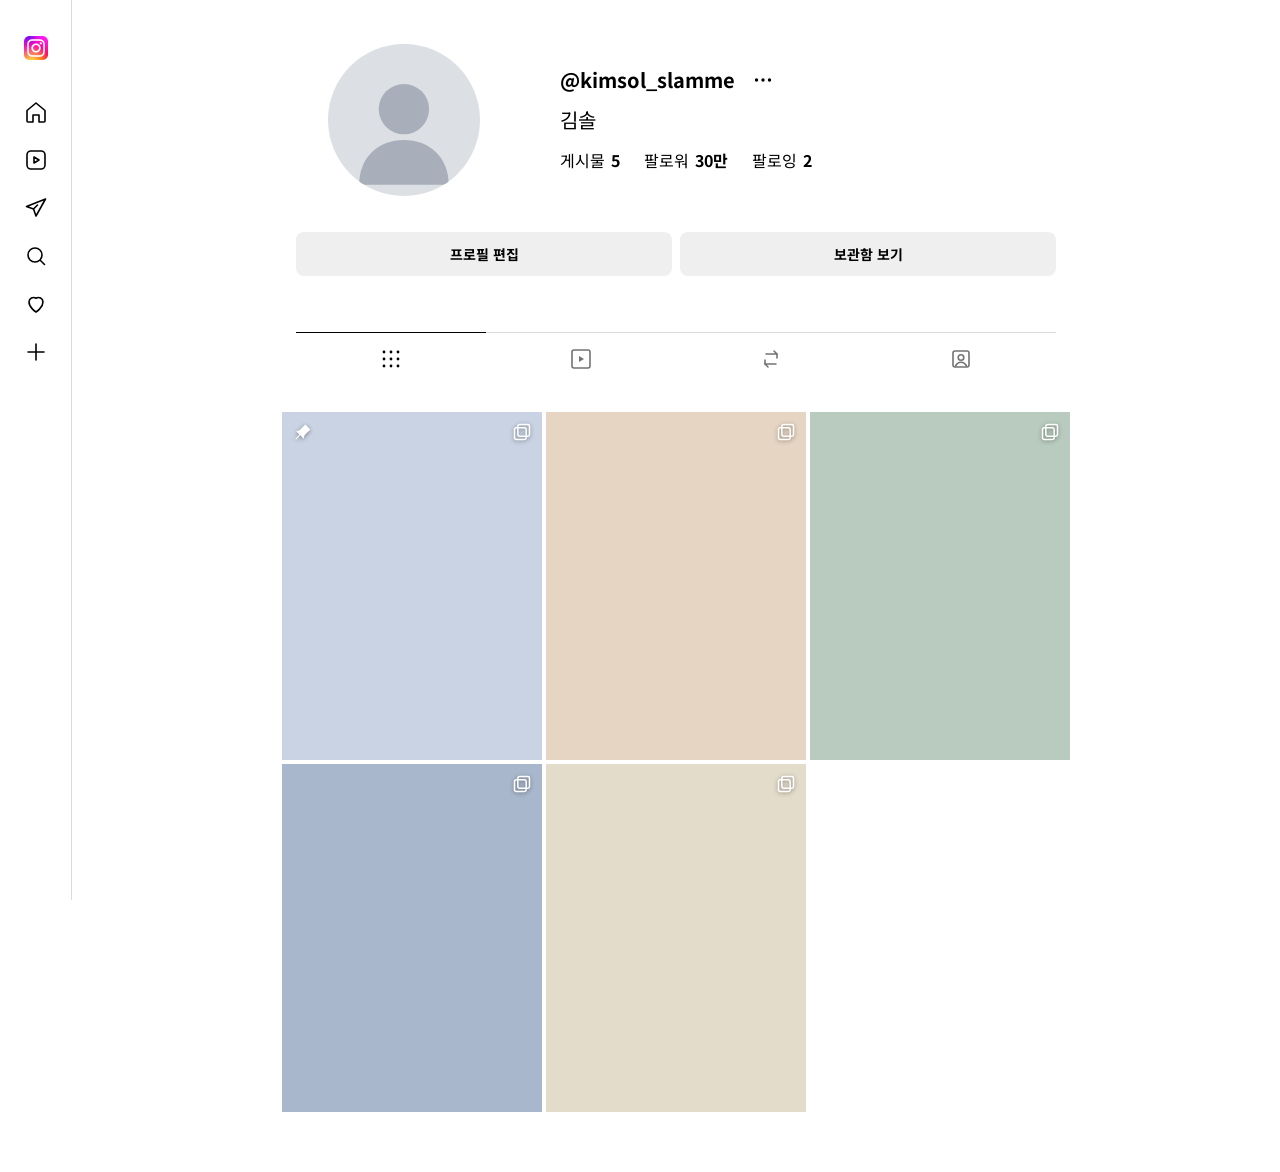
==== index.html @ 75dac2b3 "first commit" ====
<!doctype html>
<html lang="ko">
<head>
  <meta charset="utf-8" />
  <meta name="viewport" content="width=device-width,initial-scale=1" />
  <title>@kimsol_slamme · Instagram</title>
  <link rel="preconnect" href="https://fonts.googleapis.com" />
  <link rel="preconnect" href="https://fonts.gstatic.com" crossorigin />
  <link rel="stylesheet" href="https://fonts.googleapis.com/css2?family=Noto+Sans+KR:wght@400;500;700&display=swap" />
  <link rel="stylesheet" href="style.css?v=17" />
</head>
<body>
  <aside class="side-nav" aria-label="메인 메뉴">
    <a class="logo" href="#" aria-label="Instagram">
      <img src="assets/instagram-logo.png" alt="" width="24" height="24" />
    </a>

    <nav class="nav-icons">
      <a href="#" class="nav-item" aria-label="홈">
        <svg viewBox="0 0 24 24" aria-hidden="true"><path d="M3 10.5 12 3l9 7.5V21a1 1 0 0 1-1 1h-5v-7h-6v7H4a1 1 0 0 1-1-1V10.5Z" fill="none" stroke="currentColor" stroke-width="1.6" stroke-linejoin="round"/></svg>
      </a>
      <a href="#" class="nav-item" aria-label="릴스">
        <svg viewBox="0 0 24 24" aria-hidden="true">
          <rect x="3" y="3" width="18" height="18" rx="4" fill="none" stroke="currentColor" stroke-width="1.6"/>
          <path d="M10 9v6l5-3-5-3Z" fill="none" stroke="currentColor" stroke-width="1.6" stroke-linejoin="round"/>
        </svg>
      </a>
      <a href="dm.html" class="nav-item" aria-label="메시지">
        <svg viewBox="0 0 24 24" aria-hidden="true">
          <path d="M21.5 3 2.5 10.5l7 2.5 2.5 7L21.5 3Z" fill="none" stroke="currentColor" stroke-width="1.6" stroke-linejoin="round"/>
          <path d="m9.5 13 4-4" fill="none" stroke="currentColor" stroke-width="1.6" stroke-linecap="round"/>
        </svg>
      </a>
      <a href="#" class="nav-item" aria-label="검색">
        <svg viewBox="0 0 24 24" aria-hidden="true">
          <circle cx="11" cy="11" r="7" fill="none" stroke="currentColor" stroke-width="1.6"/>
          <path d="m16.5 16.5 4 4" fill="none" stroke="currentColor" stroke-width="1.6" stroke-linecap="round"/>
        </svg>
      </a>
      <a href="#" class="nav-item" aria-label="알림">
        <svg viewBox="0 0 24 24" aria-hidden="true">
          <path d="M12 20s-7-4.35-7-10a4.5 4.5 0 0 1 7-3.72A4.5 4.5 0 0 1 19 10c0 5.65-7 10-7 10Z" fill="none" stroke="currentColor" stroke-width="1.6" stroke-linejoin="round"/>
        </svg>
      </a>
      <a href="#" class="nav-item" aria-label="만들기">
        <svg viewBox="0 0 24 24" aria-hidden="true">
          <path d="M12 4v16M4 12h16" stroke="currentColor" stroke-width="1.6" stroke-linecap="round"/>
        </svg>
      </a>
    </nav>
  </aside>

  <main class="content">
    <header class="profile">
      <div class="avatar" aria-hidden="true">
        <svg class="avatar-person" viewBox="0 0 100 100">
          <circle cx="50" cy="38" r="18" fill="currentColor"/>
          <path d="M18 92c0-20 14-32 32-32s32 12 32 32" fill="currentColor"/>
        </svg>
      </div>
      <div class="profile-info">
        <div class="profile-head">
          <h1 class="username">@kimsol_slamme</h1>
          <button class="more-btn" aria-label="더 보기">
            <svg viewBox="0 0 24 24" aria-hidden="true">
              <circle cx="5.5" cy="12" r="1.7" fill="currentColor"/>
              <circle cx="12" cy="12" r="1.7" fill="currentColor"/>
              <circle cx="18.5" cy="12" r="1.7" fill="currentColor"/>
            </svg>
          </button>
        </div>
        <p class="name">김솔</p>
        <ul class="stats">
          <li>게시물 <b>5</b></li>
          <li>팔로워 <b>30만</b></li>
          <li>팔로잉 <b>2</b></li>
        </ul>
      </div>
    </header>

    <div class="actions">
      <button class="pill-btn">프로필 편집</button>
      <button class="pill-btn">보관함 보기</button>
    </div>

    <nav class="tabs" aria-label="프로필 탭">
      <button class="tab is-active" aria-label="게시물">
        <svg viewBox="0 0 24 24" aria-hidden="true">
          <circle cx="5" cy="5" r="1.4" fill="currentColor"/><circle cx="12" cy="5" r="1.4" fill="currentColor"/><circle cx="19" cy="5" r="1.4" fill="currentColor"/>
          <circle cx="5" cy="12" r="1.4" fill="currentColor"/><circle cx="12" cy="12" r="1.4" fill="currentColor"/><circle cx="19" cy="12" r="1.4" fill="currentColor"/>
          <circle cx="5" cy="19" r="1.4" fill="currentColor"/><circle cx="12" cy="19" r="1.4" fill="currentColor"/><circle cx="19" cy="19" r="1.4" fill="currentColor"/>
        </svg>
      </button>
      <button class="tab" aria-label="릴스">
        <svg viewBox="0 0 24 24" aria-hidden="true">
          <rect x="3" y="3" width="18" height="18" rx="2" fill="none" stroke="currentColor" stroke-width="1.6"/>
          <path d="M10 9v6l5-3-5-3Z" fill="currentColor"/>
        </svg>
      </button>
      <button class="tab" aria-label="리포스트">
        <svg viewBox="0 0 24 24" aria-hidden="true">
          <path d="M7 7h11l-3-3M17 17H6l3 3" fill="none" stroke="currentColor" stroke-width="1.6" stroke-linecap="round" stroke-linejoin="round"/>
          <path d="M18 7v4M6 17v-4" fill="none" stroke="currentColor" stroke-width="1.6" stroke-linecap="round"/>
        </svg>
      </button>
      <button class="tab" aria-label="태그됨">
        <svg viewBox="0 0 24 24" aria-hidden="true">
          <rect x="4" y="4" width="16" height="16" rx="2" fill="none" stroke="currentColor" stroke-width="1.6"/>
          <circle cx="12" cy="10.5" r="2.8" fill="none" stroke="currentColor" stroke-width="1.6"/>
          <path d="M6.5 19c1.4-2.6 3.3-3.8 5.5-3.8s4.1 1.2 5.5 3.8" fill="none" stroke="currentColor" stroke-width="1.6" stroke-linecap="round"/>
        </svg>
      </button>
    </nav>

    <section class="grid" id="post-grid" aria-label="게시물 그리드"></section>
  </main>

  <!-- Modal -->
  <div class="modal" id="modal" hidden aria-hidden="true">
    <div class="modal-overlay" data-close></div>

    <button class="modal-close" data-close aria-label="닫기">
      <svg viewBox="0 0 24 24" aria-hidden="true"><path d="m6 6 12 12M18 6 6 18" fill="none" stroke="currentColor" stroke-width="1.8" stroke-linecap="round"/></svg>
    </button>

    <button class="post-nav post-nav--prev" id="prev-post" aria-label="이전 게시물">
      <svg viewBox="0 0 24 24" aria-hidden="true"><path d="m15 5-7 7 7 7" fill="none" stroke="currentColor" stroke-width="2" stroke-linecap="round" stroke-linejoin="round"/></svg>
    </button>

    <div class="modal-dialog" role="dialog" aria-modal="true" aria-label="게시물">
      <div class="media" id="media">
        <div class="media-track" id="media-track"></div>

        <button class="media-nav media-nav--prev" id="prev-photo" aria-label="이전 사진">
          <svg viewBox="0 0 24 24" aria-hidden="true"><path d="m15 5-7 7 7 7" fill="none" stroke="currentColor" stroke-width="2" stroke-linecap="round" stroke-linejoin="round"/></svg>
        </button>
        <button class="media-nav media-nav--next" id="next-photo" aria-label="다음 사진">
          <svg viewBox="0 0 24 24" aria-hidden="true"><path d="m9 5 7 7-7 7" fill="none" stroke="currentColor" stroke-width="2" stroke-linecap="round" stroke-linejoin="round"/></svg>
        </button>

        <button class="tagged-toggle" aria-label="태그된 사람 보기">
          <svg viewBox="0 0 24 24" aria-hidden="true">
            <circle cx="12" cy="12" r="11" fill="#000"/>
            <circle cx="12" cy="10.2" r="3" fill="#fff"/>
            <path d="M6.5 18.5c1.2-2.4 3-3.5 5.5-3.5s4.3 1.1 5.5 3.5" fill="#fff"/>
          </svg>
        </button>

        <div class="tag-bubbles" id="tag-bubbles" aria-hidden="true"></div>

        <div class="dots" id="dots" aria-hidden="true"></div>
      </div>

      <aside class="side-panel">
        <header class="side-header">
          <div class="avatar avatar--sm" aria-hidden="true"></div>
          <div class="side-user">kimsol_slamme</div>
          <button class="side-more" aria-label="더 보기">
            <svg viewBox="0 0 24 24" aria-hidden="true">
              <circle cx="5.5" cy="12" r="1.7" fill="currentColor"/>
              <circle cx="12" cy="12" r="1.7" fill="currentColor"/>
              <circle cx="18.5" cy="12" r="1.7" fill="currentColor"/>
            </svg>
          </button>
        </header>

        <div class="side-body">
          <div class="caption">
            <div class="avatar avatar--sm" aria-hidden="true"></div>
            <div class="caption-text">
              <div class="caption-user">kimsol_slamme</div>
              <div id="caption-text"></div>
            </div>
          </div>
        </div>

        <div class="side-actions">
          <button aria-label="좋아요">
            <svg viewBox="0 0 24 24" aria-hidden="true"><path d="M12 20s-7-4.35-7-10a4.5 4.5 0 0 1 7-3.72A4.5 4.5 0 0 1 19 10c0 5.65-7 10-7 10Z" fill="none" stroke="currentColor" stroke-width="1.8" stroke-linejoin="round"/></svg>
          </button>
          <button aria-label="댓글">
            <svg viewBox="0 0 24 24" aria-hidden="true"><path d="M3 12c0-4.97 4.03-8.5 9-8.5s9 3.53 9 8.5-4.03 8.5-9 8.5c-1.29 0-2.52-.24-3.64-.68L3 21l1.4-4.17A8.1 8.1 0 0 1 3 12Z" fill="none" stroke="currentColor" stroke-width="1.8" stroke-linejoin="round"/></svg>
          </button>
          <button aria-label="공유">
            <svg viewBox="0 0 24 24" aria-hidden="true"><path d="M3 11 21 3l-7 18-3-8-8-2Z" fill="none" stroke="currentColor" stroke-width="1.8" stroke-linejoin="round"/></svg>
          </button>
        </div>

        <div class="likes" id="likes"></div>
        <div class="date" id="date"></div>

        <form class="comment-form" onsubmit="return false">
          <button type="button" class="emoji-btn" aria-label="이모티콘">
            <svg viewBox="0 0 24 24" aria-hidden="true">
              <circle cx="12" cy="12" r="9" fill="none" stroke="currentColor" stroke-width="1.6"/>
              <circle cx="9" cy="10.5" r="1.1" fill="currentColor"/>
              <circle cx="15" cy="10.5" r="1.1" fill="currentColor"/>
              <path d="M8.5 15c1 1.2 2.1 1.8 3.5 1.8s2.5-.6 3.5-1.8" fill="none" stroke="currentColor" stroke-width="1.6" stroke-linecap="round"/>
            </svg>
          </button>
          <input type="text" placeholder="댓글 달기..." aria-label="댓글 달기" />
          <button type="submit" class="post-btn">게시</button>
        </form>
      </aside>
    </div>

    <button class="post-nav post-nav--next" id="next-post" aria-label="다음 게시물">
      <svg viewBox="0 0 24 24" aria-hidden="true"><path d="m9 5 7 7-7 7" fill="none" stroke="currentColor" stroke-width="2" stroke-linecap="round" stroke-linejoin="round"/></svg>
    </button>
  </div>

  <script src="app.js?v=17"></script>
</body>
</html>
---- style.css ----
/* Tokens pulled directly from the Figma spec
   (frame "[김솔노트북] 인스타그램_프로필화면", 1440×900). */
:root {
  --bg: #ffffff;
  --text: #000000;
  --text-muted: #737373;
  --icon: #8e8e8e;
  --border: #dbdbdb;
  --btn-bg: #efefef;
  --btn-bg-hover: #dbdbdb;
  --avatar: #dcdfe3;
  --avatar-person: #a8afba;
  --accent: #0095f6;

  --nav-w: 72px;
  --content-w: 760px;      /* profile block width (Section frame: 760×172) */
  --grid-w: 788px;         /* tile group width (3×260 + 2×4 gap) */
  --tile-w: 260px;
  --tile-h: 348px;
  --grid-gap: 4px;

  font-family: "Noto Sans KR", -apple-system, BlinkMacSystemFont, "Segoe UI", Roboto, sans-serif;
}

* { box-sizing: border-box; }

html, body {
  margin: 0;
  padding: 0;
  background: var(--bg);
  color: var(--text);
  -webkit-font-smoothing: antialiased;
}

body {
  display: flex;
  min-height: 100vh;
}

button { font-family: inherit; }

ul { list-style: none; padding: 0; margin: 0; }

/* ---------- Side nav ---------- */

.side-nav {
  position: sticky;
  top: 0;
  flex-shrink: 0;
  width: var(--nav-w);
  height: 100vh;
  border-right: 1px solid var(--border);
  background: var(--bg);
  display: flex;
  flex-direction: column;
  align-items: center;
  padding: 36px 0;
  z-index: 10;
}

.logo { display: block; margin-bottom: 40px; }
.logo img { display: block; width: 24px; height: 24px; }

.nav-icons {
  display: flex;
  flex-direction: column;
  align-items: center;
  gap: 24px;
}

.nav-item {
  display: inline-flex;
  width: 24px;
  height: 24px;
  color: #000;
  transition: opacity .15s;
}
.nav-item svg { width: 100%; height: 100%; }
.nav-item:hover { opacity: .55; }

/* ---------- Content column (centered in viewport remainder) ---------- */

.content {
  flex: 1;
  min-width: 0;
  padding: 44px 24px 60px;
  display: flex;
  flex-direction: column;
  align-items: center;
}

/* ---------- Profile header (760×172) ---------- */

.profile {
  display: flex;
  align-items: center;
  gap: 0;
  width: var(--content-w);
  padding-bottom: 28px;
}

.avatar {
  width: 152px;
  height: 152px;
  border-radius: 50%;
  background: var(--avatar);
  flex-shrink: 0;
  margin-left: 32px;
  margin-right: 80px;
  overflow: hidden;
  display: grid;
  place-items: center;
  color: var(--avatar-person);
}
.avatar-person {
  width: 92%;
  height: 92%;
  margin-top: 8%;
  display: block;
}

.avatar--sm,
.avatar.avatar--sm {
  width: 32px;
  height: 32px;
  margin: 0;
  flex-shrink: 0;
}
.avatar--sm .avatar-person { display: none; }

.profile-info {
  flex: 1;
  min-width: 0;
  display: flex;
  flex-direction: column;
  gap: 16px;
}

.profile-head {
  display: flex;
  align-items: center;
  gap: 12px;
}

.username {
  font-size: 20px;
  font-weight: 700;
  margin: 0;
  line-height: 1.2;
  letter-spacing: 0;
}

.more-btn {
  background: none;
  border: 0;
  padding: 0;
  margin-left: 4px;
  color: #000;
  cursor: pointer;
  display: inline-flex;
  width: 24px;
  height: 24px;
}
.more-btn svg { width: 100%; height: 100%; }

.name {
  margin: 0;
  font-size: 20px;
  font-weight: 400;
  line-height: 1.2;
}

.stats {
  display: flex;
  gap: 24px;
  font-size: 16px;
  font-weight: 400;
}
.stats b { font-weight: 700; margin-left: 2px; }

/* ---------- Action buttons (760×44 total, 376×44 each) ---------- */

.actions {
  display: flex;
  gap: 8px;
  width: var(--content-w);
  margin-top: 8px;
}

.pill-btn {
  flex: 1;
  background: var(--btn-bg);
  border: 0;
  border-radius: 8px;
  height: 44px;
  padding: 0 16px;
  font-size: 14px;
  font-weight: 700;
  color: #000;
  cursor: pointer;
  transition: background .15s;
}
.pill-btn:hover { background: var(--btn-bg-hover); }

/* ---------- Tabs (760 wide, border-top spans each tab) ---------- */

.tabs {
  display: flex;
  justify-content: space-between;
  width: var(--content-w);
  margin-top: 56px;
  border-top: 1px solid var(--border);
}

.tab {
  flex: 1;
  background: none;
  border: 0;
  border-top: 1px solid transparent;
  margin-top: -1px;
  height: 52px;
  padding: 0;
  cursor: pointer;
  color: var(--text-muted);
  display: inline-flex;
  align-items: center;
  justify-content: center;
}
.tab svg { width: 24px; height: 24px; display: block; }
.tab.is-active { color: #000; border-top-color: #000; }

/* ---------- Grid (788 wide, 3×260 portrait tiles) ---------- */

.grid {
  display: grid;
  grid-template-columns: repeat(3, var(--tile-w));
  gap: var(--grid-gap);
  width: var(--grid-w);
  margin-top: 28px;
}

.tile {
  position: relative;
  width: var(--tile-w);
  height: var(--tile-h);
  background: #eee;
  border: 0;
  padding: 0;
  cursor: pointer;
  overflow: hidden;
}
.tile:hover::after {
  content: "";
  position: absolute;
  inset: 0;
  background: rgba(0,0,0,.08);
}
.tile .pin, .tile .multi {
  position: absolute;
  top: 10px;
  width: 20px;
  height: 20px;
  color: #fff;
  filter: drop-shadow(0 1px 2px rgba(0,0,0,.4));
  pointer-events: none;
}
.tile .pin { left: 10px; }
.tile .multi { right: 10px; }
.tile svg { width: 100%; height: 100%; display: block; }

/* ---------- Modal (frame "[김솔노트북] 인스타그램_2027년2월1일" 1440×900) ---------- */

:root {
  --modal-w: 1100px;
  --modal-h: 848px;
  --media-w: 636px;
  --side-w: 464px;
  --hashtag: #026ed4;
  --post-btn: #0064d1;
  --soft-border: #efefef;
  --tag-bg: #2c2e32;
  --media-bg: #e3dccb;
  --placeholder-icon: #4a5268;
}

.modal {
  position: fixed;
  inset: 0;
  display: grid;
  place-items: center;
  z-index: 50;
}
.modal[hidden] { display: none; }

.modal-overlay {
  position: absolute;
  inset: 0;
  background: rgba(0,0,0,.72);
}

.modal-close {
  position: absolute;
  top: 16px;
  right: 16px;
  width: 56px;
  height: 56px;
  padding: 16px;
  background: none;
  border: 0;
  color: #fff;
  cursor: pointer;
  z-index: 3;
}
.modal-close svg { width: 100%; height: 100%; }

.post-nav {
  position: absolute;
  top: 50%;
  transform: translateY(-50%);
  width: 48px;
  height: 48px;
  background: #fff;
  border: 0;
  border-radius: 50%;
  color: #262626;
  cursor: pointer;
  display: grid;
  place-items: center;
  z-index: 3;
}
.post-nav svg { width: 24px; height: 24px; }
.post-nav--prev { left: 24px; }
.post-nav--next { right: 24px; }
.post-nav:hover { background: #f0f0f0; }
.post-nav[disabled] { opacity: .35; cursor: not-allowed; }

.modal-dialog {
  position: relative;
  display: flex;
  background: #fff;
  border-radius: 6px;
  overflow: hidden;
  /* Fit viewport on both axes while preserving the 1100:848 aspect ratio.
     Chrome allowance: 32px per side for the outer arrows + close. */
  width: min(
    var(--modal-w),
    calc(100vw - 160px),
    calc((100vh - 48px) * 1100 / 848)
  );
  aspect-ratio: 1100 / 848;
  z-index: 2;
}

/* ----- media (left, 636:464 share of the dialog, portrait feel) ----- */

.media {
  position: relative;
  flex: 636 1 0;
  min-width: 0;
  background: var(--media-bg);
  overflow: hidden;
}

.media-track {
  display: flex;
  width: 100%;
  height: 100%;
  transition: transform .25s ease;
}

.slide {
  flex: 0 0 100%;
  width: 100%;
  height: 100%;
  position: relative;
  display: grid;
  place-items: center;
}

/* image placeholder centered in the slide */
.slide-placeholder {
  display: flex;
  flex-direction: column;
  align-items: center;
  gap: 10px;
  color: var(--placeholder-icon);
  font-size: 14px;
  pointer-events: none;
}
.slide-placeholder svg {
  width: 48px;
  height: 48px;
}

.media-nav {
  position: absolute;
  top: 50%;
  transform: translateY(-50%);
  width: 30px;
  height: 30px;
  background: rgba(255,255,255,.75);
  border: 0;
  border-radius: 50%;
  color: #262626;
  cursor: pointer;
  display: grid;
  place-items: center;
  z-index: 2;
}
.media-nav svg { width: 18px; height: 18px; }
.media-nav--prev { left: 12px; }
.media-nav--next { right: 12px; }
.media-nav[hidden] { display: none; }

.dots {
  position: absolute;
  left: 0;
  right: 0;
  bottom: 14px;
  display: flex;
  justify-content: center;
  gap: 4px;
  z-index: 2;
}
.dot {
  width: 6px;
  height: 6px;
  border-radius: 50%;
  background: rgba(255,255,255,.75);
}
.dot.is-active { background: var(--accent); }

/* tagged-person toggle (bottom-left) */
.tagged-toggle {
  position: absolute;
  bottom: 16px;
  left: 16px;
  width: 28px;
  height: 28px;
  background: none;
  border: 0;
  padding: 0;
  cursor: pointer;
  z-index: 2;
}
.tagged-toggle svg { width: 100%; height: 100%; }

/* tag bubbles (bottom cluster above the person-toggle row) */
.tag-bubbles {
  position: absolute;
  left: 20px;
  right: 20px;
  bottom: 56px;
  display: flex;
  flex-wrap: wrap;
  gap: 12px;
  z-index: 2;
  pointer-events: none;
}
.tag-bubble {
  position: relative;
  background: var(--tag-bg);
  color: #fff;
  font-size: 14px;
  font-weight: 700;
  padding: 8px 10px;
  border-radius: 4px;
  margin-top: 6px; /* room for the pointer triangle above */
}
.tag-bubble::before {
  content: "";
  position: absolute;
  top: -6px;
  left: 16px;
  width: 0;
  height: 0;
  border-left: 8px solid transparent;
  border-right: 8px solid transparent;
  border-bottom: 6px solid var(--tag-bg);
}

/* ----- side panel (right, 464×848) ----- */

.side-panel {
  flex: 464 1 0;
  min-width: 0;
  display: flex;
  flex-direction: column;
}

.side-header {
  display: flex;
  align-items: center;
  gap: 12px;
  height: 64px;
  padding: 0 16px;
  border-bottom: 1px solid var(--soft-border);
}
.side-user {
  flex: 1;
  font-size: 16px;
  font-weight: 700;
}
.side-more {
  background: none;
  border: 0;
  padding: 4px;
  cursor: pointer;
  color: #000;
  width: 24px;
  height: 24px;
  display: inline-flex;
}
.side-more svg { width: 100%; height: 100%; }

.side-body {
  flex: 1;
  overflow-y: auto;
  padding: 16px;
}

.caption {
  display: flex;
  gap: 12px;
  font-size: 16px;
  line-height: 1.5;
}
.caption-text { flex: 1; min-width: 0; }
.caption-user {
  font-weight: 700;
  font-size: 14px;
  margin-bottom: 4px;
}
.caption-body {
  color: #000;
  margin-bottom: 4px;
}
.hashtag {
  color: var(--hashtag);
  white-space: nowrap;
  word-break: keep-all;
}
.hashtag + .hashtag { margin-left: 6px; }

.side-actions {
  display: flex;
  align-items: center;
  gap: 8px;
  padding: 6px 8px 0;
  border-top: 1px solid var(--soft-border);
}
.side-actions button {
  background: none;
  border: 0;
  padding: 8px;
  cursor: pointer;
  color: #000;
  display: inline-flex;
}
.side-actions button svg { width: 24px; height: 24px; }

.likes {
  padding: 2px 16px;
  font-size: 14px;
}
.likes b { font-weight: 700; }

.date {
  padding: 2px 16px 12px;
  color: var(--text-muted);
  font-size: 12px;
  text-transform: uppercase;
}

.comment-form {
  display: flex;
  align-items: center;
  gap: 12px;
  padding: 0 16px;
  height: 56px;
  border-top: 1px solid var(--soft-border);
}
.emoji-btn {
  background: none;
  border: 0;
  padding: 0;
  cursor: pointer;
  color: #000;
  width: 24px;
  height: 24px;
  display: inline-flex;
}
.emoji-btn svg { width: 100%; height: 100%; }
.comment-form input {
  flex: 1;
  border: 0;
  outline: none;
  font: inherit;
  font-size: 14px;
  background: transparent;
  color: #000;
}
.comment-form input::placeholder { color: #8e8e8e; }
.post-btn {
  background: none;
  border: 0;
  padding: 0;
  color: var(--post-btn);
  font-size: 14px;
  font-weight: 700;
  cursor: pointer;
}

body.modal-open { overflow: hidden; }

/* =======================================================================
   DM page (frame "5-1. PC · 메시지(DM)" 1440×900)
   ======================================================================= */

.dm-body {
  align-items: stretch;
}

.dm-list {
  flex-shrink: 0;
  width: 400px;
  height: 100vh;
  border-right: 1px solid var(--border);
  background: var(--bg);
  display: flex;
  flex-direction: column;
}

.dm-list-head {
  display: flex;
  align-items: center;
  height: 76px;
  padding: 0 24px;
}
.dm-user {
  flex: 1;
  margin: 0;
  font-size: 20px;
  font-weight: 400;
  line-height: 1.2;
}
.dm-icon-btn {
  background: none;
  border: 0;
  padding: 0;
  cursor: pointer;
  color: #000;
  width: 24px;
  height: 24px;
  display: inline-flex;
}
.dm-icon-btn svg { width: 100%; height: 100%; }

.dm-section-title {
  margin: 0;
  padding: 0 24px 16px;
  font-size: 20px;
  font-weight: 700;
}

.dm-conversations {
  flex: 1;
  overflow-y: auto;
}
.dm-conv {
  width: 100%;
  background: none;
  border: 0;
  padding: 8px 24px;
  display: flex;
  align-items: center;
  gap: 12px;
  cursor: pointer;
  height: 72px;
  font-family: inherit;
}
.dm-conv:hover { background: #fafafa; }
.dm-avatar {
  width: 56px;
  height: 56px;
  flex-shrink: 0;
  border-radius: 50%;
  overflow: hidden;
  display: inline-block;
}
.dm-avatar svg { width: 100%; height: 100%; display: block; }
.dm-conv-name {
  font-size: 16px;
  font-weight: 400;
  color: #000;
}

/* right side — empty state (968×900) */

.dm-empty {
  flex: 1;
  display: flex;
  flex-direction: column;
  align-items: center;
  justify-content: center;
  gap: 16px;
  padding: 24px;
  text-align: center;
}
.dm-empty-ring {
  width: 96px;
  height: 96px;
  border-radius: 50%;
  border: 2px solid #000;
  display: grid;
  place-items: center;
  color: #000;
  margin-bottom: 8px;
}
.dm-empty-ring svg {
  width: 48px;
  height: 48px;
}
.dm-empty-title {
  margin: 0;
  font-size: 24px;
  font-weight: 400;
  color: #000;
}
.dm-empty-sub {
  margin: 0;
  font-size: 16px;
  color: var(--text-muted);
}
.dm-send-btn {
  margin-top: 8px;
  padding: 0 20px;
  height: 36px;
  background: #4552e8;
  border: 0;
  border-radius: 8px;
  color: #fff;
  font-size: 16px;
  font-weight: 700;
  cursor: pointer;
  transition: background .15s;
}
.dm-send-btn:hover { background: #3b47cc; }

/* side nav "active" state (message icon is filled on DM page) */
.nav-item.is-active { color: #000; }

/* selected conversation in the DM list */
.dm-conv.is-selected { background: #efefef; }
.dm-conv.is-selected:hover { background: #efefef; }

/* =======================================================================
   DM chat view (frame "6-1. PC · 메시지 대화" 1440×900)
   ======================================================================= */

:root {
  --bubble-in: #efefef;
  --bubble-out: #8e5cf8;      /* solid purple sent bubble */
  --bubble-out-text: #ffffff;
}

.chat {
  flex: 1;
  min-width: 0;
  display: flex;
  flex-direction: column;
  height: 100vh;
  background: #fff;
}
.chat[hidden], .dm-empty[hidden] { display: none; }

.chat-header {
  display: flex;
  align-items: center;
  gap: 12px;
  height: 76px;
  padding: 0 20px;
  border-bottom: 1px solid var(--border);
}
.chat-back {
  display: none;              /* only on narrow screens */
  background: none;
  border: 0;
  padding: 4px;
  color: #000;
  cursor: pointer;
  width: 28px;
  height: 28px;
}
.chat-back svg { width: 100%; height: 100%; }

.dm-avatar--md { width: 44px; height: 44px; }

.chat-peer { flex: 1; min-width: 0; }
.chat-peer-name {
  font-size: 16px;
  font-weight: 700;
  color: #000;
  line-height: 1.2;
}
.chat-peer-handle {
  font-size: 12px;
  font-weight: 400;
  color: var(--text-muted);
  line-height: 1.4;
}

.chat-actions {
  display: flex;
  gap: 16px;
}

.chat-body {
  flex: 1;
  overflow-y: auto;
  padding: 24px 32px 16px;
  display: flex;
  flex-direction: column;
  gap: 6px;
}

.chat-date {
  text-align: center;
  color: var(--text-muted);
  font-size: 12px;
  margin: 8px 0 20px;
}

.msg {
  display: flex;
  flex-direction: column;
  max-width: 100%;
}
.msg--in { align-items: flex-start; }
.msg--out { align-items: flex-end; }
.msg + .msg { margin-top: 2px; }

.bubble {
  max-width: 420px;
  padding: 10px 16px;
  border-radius: 22px;
  font-size: 15px;
  line-height: 1.35;
  white-space: pre-wrap;
  word-break: break-word;
}
.msg--in .bubble {
  background: var(--bubble-in);
  color: #000;
}
.msg--out .bubble {
  background: var(--bubble-out);
  color: var(--bubble-out-text);
}

.read-receipt {
  margin-top: 4px;
  font-size: 12px;
  color: var(--text-muted);
}

.msg-image {
  display: block;
  border-radius: 18px;
  margin-top: 4px;
  background-size: cover;
  background-position: center;
  background-repeat: no-repeat;
}
.msg-image--dress {
  width: 192px;
  height: 279px;
  background-image: url("assets/871087-5ov-1.png");
}
.msg-image--atelier {
  width: 319px;
  height: 238px;
  background-image: url("assets/firefly-gemini-flash-366166-1.png");
}

.msg {
  position: relative;
}
.bubble {
  position: relative;
}
.msg-reaction {
  position: absolute;
  bottom: -14px;
  left: -10px;
  display: inline-flex;
  align-items: center;
  justify-content: center;
  width: 28px;
  height: 28px;
  border-radius: 999px;
  background: var(--bubble-in);
  border: 2px solid #fff;
  font-size: 13px;
  line-height: 1;
}
.msg:has(.msg-reaction) { margin-bottom: 16px; }

/* input bar */
.chat-input {
  display: flex;
  align-items: center;
  gap: 12px;
  margin: 8px 20px 20px;
  padding: 4px 16px;
  height: 44px;
  border: 1px solid var(--border);
  border-radius: 22px;
}
.chat-input-btn {
  background: none;
  border: 0;
  padding: 0;
  cursor: pointer;
  color: #000;
  width: 24px;
  height: 24px;
  display: inline-flex;
  flex-shrink: 0;
}
.chat-input-btn svg { width: 100%; height: 100%; }
.chat-input input {
  flex: 1;
  border: 0;
  outline: none;
  font: inherit;
  font-size: 16px;
  background: transparent;
  color: #000;
}
.chat-input input::placeholder { color: #8e8e8e; }

/* On mobile the chat replaces the list */
body.chat-open .dm-list { display: none; }
@media (min-width: 641px) {
  body.chat-open .dm-list { display: flex; }
}

/* =======================================================================
   Responsive — tablet (≤1024px) matches "5-2. 태블릿 · 메시지(DM)" (800×1280)
   ======================================================================= */

@media (max-width: 1024px) {
  /* --- side nav: icons shift to vertical center (per tablet design) --- */
  .side-nav { padding: 36px 0; }
  .logo { margin-bottom: 0; }
  .nav-icons {
    margin-top: auto;
    margin-bottom: auto;
    gap: 28px;
  }

  /* --- profile page fluid --- */
  .content {
    padding: 32px 16px 48px;
  }
  .profile,
  .actions,
  .tabs {
    width: min(760px, 100%);
  }
  /* Tablet grid: 4 columns (per "3-2. 태블릿 · 프로필" 800×1280) */
  .grid {
    width: 100%;
    max-width: none;
    grid-template-columns: repeat(4, 1fr);
  }
  .tile {
    width: auto;
    height: auto;
    aspect-ratio: 260 / 348;
  }
  .avatar {
    width: 160px;
    height: 160px;
    margin-left: 0;
    margin-right: 56px;
  }

  /* --- DM page --- */
  .dm-list {
    width: 300px;
  }
  .dm-list-head {
    height: 64px;
    padding: 0 20px;
  }
  .dm-section-title {
    padding: 0 20px 12px;
  }
  .dm-conv {
    padding: 8px 20px;
  }
  .dm-user { font-size: 18px; }

  .chat-header { padding: 0 16px; height: 64px; }
  .chat-body { padding: 20px 20px 12px; }
  .bubble { max-width: 300px; }
  .chat-actions { gap: 12px; }
  .chat-input { margin: 8px 16px 16px; }
}

/* =======================================================================
   Responsive — mobile (≤640px)
   ======================================================================= */

@media (max-width: 640px) {
  /* side nav becomes a bottom bar so content gets full width */
  body { flex-direction: column; padding-bottom: 56px; }
  .side-nav {
    position: fixed;
    top: auto;
    bottom: 0;
    left: 0;
    right: 0;
    width: 100%;
    height: 56px;
    padding: 0 12px;
    flex-direction: row;
    border-right: 0;
    border-top: 1px solid var(--border);
    z-index: 20;
  }
  .logo { display: none; }
  .nav-icons {
    flex-direction: row;
    margin: 0;
    gap: 0;
    width: 100%;
    justify-content: space-around;
  }

  /* profile page: single/flex layout, more compact */
  .content { padding: 24px 12px 80px; }
  /* mobile reverts to 3-col grid (Instagram convention) */
  .grid { grid-template-columns: repeat(3, 1fr); }
  .profile {
    gap: 24px;
  }
  .avatar {
    width: 88px;
    height: 88px;
    margin: 0;
  }
  .profile-info { gap: 10px; }
  .username { font-size: 18px; }
  .name { font-size: 16px; }
  .stats { font-size: 14px; gap: 16px; }
  .actions { gap: 6px; }
  .pill-btn { font-size: 13px; height: 36px; }
  .tabs { margin-top: 32px; }
  .grid { gap: 2px; }

  /* DM page: list takes full width, hide empty state */
  .dm-list {
    width: 100%;
    height: calc(100vh - 56px);
    border-right: 0;
    border-bottom: 1px solid var(--border);
  }
  .dm-empty { display: none; }

  /* chat on mobile: back button appears, full width */
  .chat {
    height: calc(100vh - 56px);
  }
  .chat-back { display: inline-flex; }
  .chat-header { padding: 0 12px; height: 56px; gap: 8px; }
  .chat-actions { gap: 8px; }
  .chat-body { padding: 16px 12px 8px; }
  .bubble { max-width: 75%; font-size: 14px; }
  .chat-input { margin: 8px 12px 12px; }
}

/* Modal responsive: stack media over panel on narrow screens
   (1100:848 side-by-side is cramped below ~900px). */
@media (max-width: 900px) {
  .modal-dialog {
    aspect-ratio: auto;
    flex-direction: column;
    width: min(500px, 100vw - 24px);
    height: min(900px, 100vh - 24px);
  }
  .media {
    flex: 0 0 auto;
    width: 100%;
    aspect-ratio: 1 / 1;
  }
  .side-panel {
    flex: 1 1 auto;
    width: 100%;
    border-left: 0;
    border-top: 1px solid var(--soft-border);
    min-height: 180px;
  }
  .slide-placeholder svg { width: 40px; height: 40px; }
  .tag-bubbles { gap: 8px; }
  .tag-bubble { font-size: 12px; padding: 6px 8px; }

  .post-nav { width: 40px; height: 40px; }
  .post-nav svg { width: 20px; height: 20px; }
  .post-nav--prev { left: 8px; }
  .post-nav--next { right: 8px; }

  .modal-close { width: 40px; height: 40px; padding: 10px; top: 8px; right: 8px; }
}

/* Mobile phone: modal nearly fullscreen, bottom nav reserved */
@media (max-width: 640px) {
  .modal-dialog {
    width: calc(100vw - 16px);
    height: calc(100vh - 80px);
  }
  .side-header { height: 56px; }
  .caption { font-size: 14px; }
  .side-body { padding: 12px; }
  .side-actions { padding: 4px 8px 0; }
  .likes { padding: 2px 12px; }
  .date { padding: 2px 12px 10px; }
  .comment-form { padding: 0 12px; height: 48px; }

  /* overlay-style outer arrows for thumb reach */
  .post-nav {
    background: rgba(255,255,255,.9);
  }
}
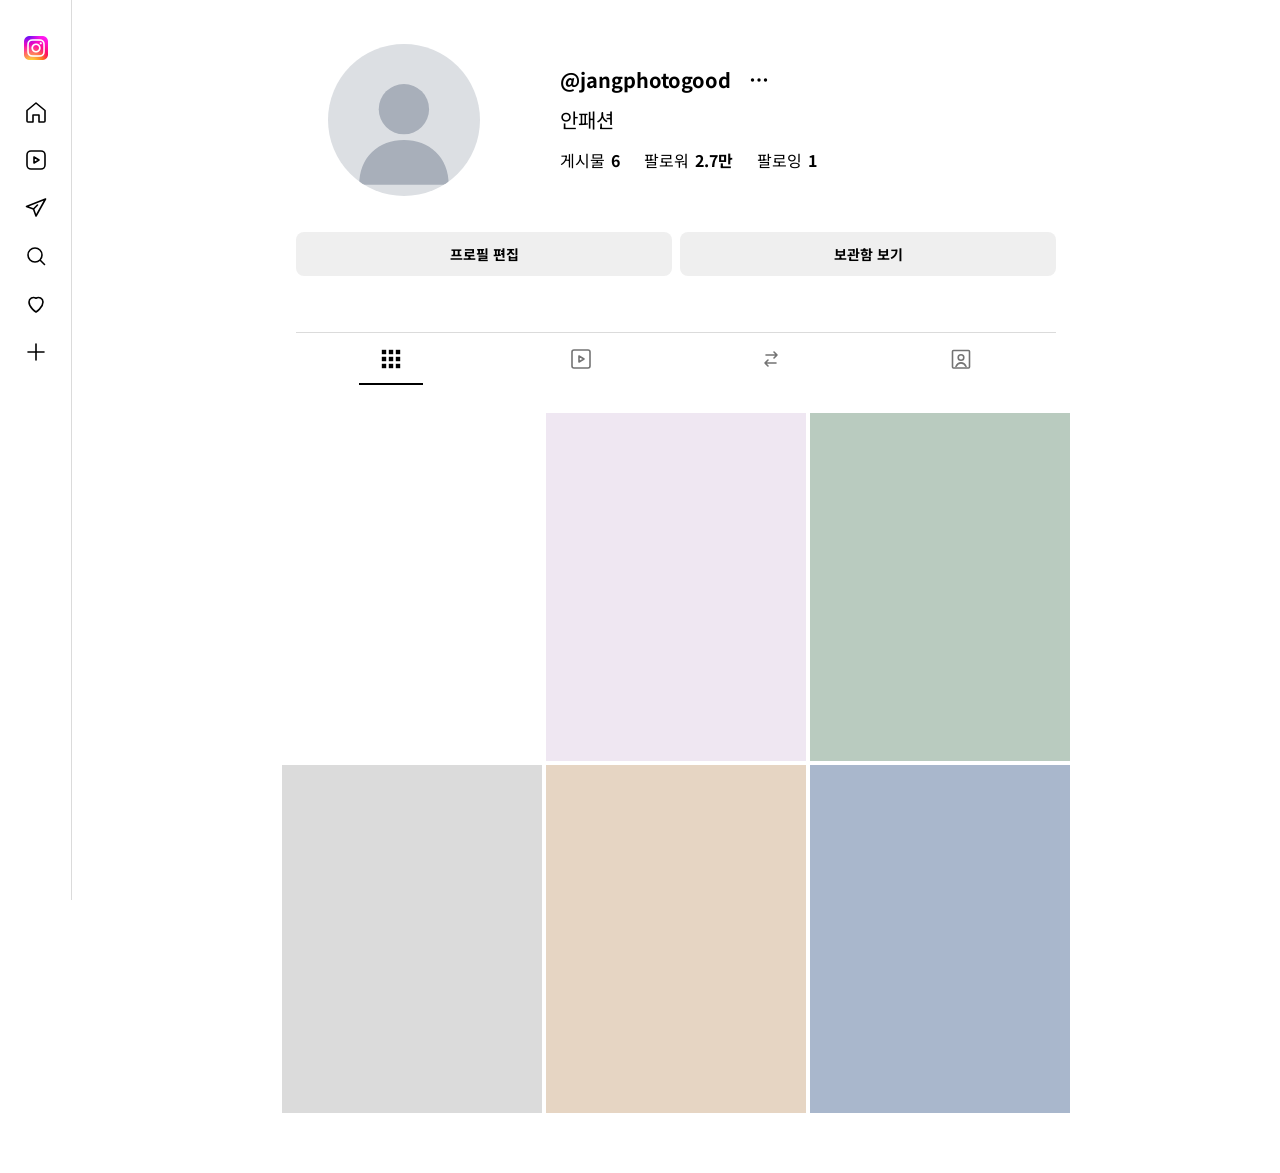
==== commit cd0c8b9c: "Match profile page to 장포토 Figma frame Rework the profile view to the @jangphotogood design: new head" ====
--- a/index.html
+++ b/index.html
@@ -3,11 +3,11 @@
 <head>
   <meta charset="utf-8" />
   <meta name="viewport" content="width=device-width,initial-scale=1" />
-  <title>@kimsol_slamme · Instagram</title>
+  <title>@jangphotogood · Instagram</title>
   <link rel="preconnect" href="https://fonts.googleapis.com" />
   <link rel="preconnect" href="https://fonts.gstatic.com" crossorigin />
   <link rel="stylesheet" href="https://fonts.googleapis.com/css2?family=Noto+Sans+KR:wght@400;500;700&display=swap" />
-  <link rel="stylesheet" href="style.css?v=17" />
+  <link rel="stylesheet" href="style.css?v=20" />
 </head>
 <body>
   <aside class="side-nav" aria-label="메인 메뉴">
@@ -60,7 +60,7 @@
       </div>
       <div class="profile-info">
         <div class="profile-head">
-          <h1 class="username">@kimsol_slamme</h1>
+          <h1 class="username">@jangphotogood</h1>
           <button class="more-btn" aria-label="더 보기">
             <svg viewBox="0 0 24 24" aria-hidden="true">
               <circle cx="5.5" cy="12" r="1.7" fill="currentColor"/>
@@ -69,11 +69,11 @@
             </svg>
           </button>
         </div>
-        <p class="name">김솔</p>
+        <p class="name">안패션</p>
         <ul class="stats">
-          <li>게시물 <b>5</b></li>
-          <li>팔로워 <b>30만</b></li>
-          <li>팔로잉 <b>2</b></li>
+          <li>게시물 <b>6</b></li>
+          <li>팔로워 <b>2.7만</b></li>
+          <li>팔로잉 <b>1</b></li>
         </ul>
       </div>
     </header>
@@ -86,29 +86,39 @@
     <nav class="tabs" aria-label="프로필 탭">
       <button class="tab is-active" aria-label="게시물">
         <svg viewBox="0 0 24 24" aria-hidden="true">
-          <circle cx="5" cy="5" r="1.4" fill="currentColor"/><circle cx="12" cy="5" r="1.4" fill="currentColor"/><circle cx="19" cy="5" r="1.4" fill="currentColor"/>
-          <circle cx="5" cy="12" r="1.4" fill="currentColor"/><circle cx="12" cy="12" r="1.4" fill="currentColor"/><circle cx="19" cy="12" r="1.4" fill="currentColor"/>
-          <circle cx="5" cy="19" r="1.4" fill="currentColor"/><circle cx="12" cy="19" r="1.4" fill="currentColor"/><circle cx="19" cy="19" r="1.4" fill="currentColor"/>
-        </svg>
+          <rect x="2.8" y="2.8" width="4.4" height="4.4" fill="currentColor"/>
+          <rect x="9.8" y="2.8" width="4.4" height="4.4" fill="currentColor"/>
+          <rect x="16.8" y="2.8" width="4.4" height="4.4" fill="currentColor"/>
+          <rect x="2.8" y="9.8" width="4.4" height="4.4" fill="currentColor"/>
+          <rect x="9.8" y="9.8" width="4.4" height="4.4" fill="currentColor"/>
+          <rect x="16.8" y="9.8" width="4.4" height="4.4" fill="currentColor"/>
+          <rect x="2.8" y="16.8" width="4.4" height="4.4" fill="currentColor"/>
+          <rect x="9.8" y="16.8" width="4.4" height="4.4" fill="currentColor"/>
+          <rect x="16.8" y="16.8" width="4.4" height="4.4" fill="currentColor"/>
+        </svg>
+        <span class="tab-indicator" aria-hidden="true"></span>
       </button>
       <button class="tab" aria-label="릴스">
         <svg viewBox="0 0 24 24" aria-hidden="true">
           <rect x="3" y="3" width="18" height="18" rx="2" fill="none" stroke="currentColor" stroke-width="1.6"/>
-          <path d="M10 9v6l5-3-5-3Z" fill="currentColor"/>
-        </svg>
+          <path d="M10 9v6l5-3-5-3Z" fill="none" stroke="currentColor" stroke-width="1.6" stroke-linejoin="round"/>
+        </svg>
+        <span class="tab-indicator" aria-hidden="true"></span>
       </button>
       <button class="tab" aria-label="리포스트">
         <svg viewBox="0 0 24 24" aria-hidden="true">
-          <path d="M7 7h11l-3-3M17 17H6l3 3" fill="none" stroke="currentColor" stroke-width="1.6" stroke-linecap="round" stroke-linejoin="round"/>
-          <path d="M18 7v4M6 17v-4" fill="none" stroke="currentColor" stroke-width="1.6" stroke-linecap="round"/>
-        </svg>
+          <path d="M7 8h11M15 5l3 3-3 3" fill="none" stroke="currentColor" stroke-width="1.6" stroke-linecap="round" stroke-linejoin="round"/>
+          <path d="M17 16H6M9 19l-3-3 3-3" fill="none" stroke="currentColor" stroke-width="1.6" stroke-linecap="round" stroke-linejoin="round"/>
+        </svg>
+        <span class="tab-indicator" aria-hidden="true"></span>
       </button>
       <button class="tab" aria-label="태그됨">
         <svg viewBox="0 0 24 24" aria-hidden="true">
-          <rect x="4" y="4" width="16" height="16" rx="2" fill="none" stroke="currentColor" stroke-width="1.6"/>
+          <rect x="3.5" y="3.5" width="17" height="17.5" rx="1" fill="none" stroke="currentColor" stroke-width="1.6"/>
           <circle cx="12" cy="10.5" r="2.8" fill="none" stroke="currentColor" stroke-width="1.6"/>
-          <path d="M6.5 19c1.4-2.6 3.3-3.8 5.5-3.8s4.1 1.2 5.5 3.8" fill="none" stroke="currentColor" stroke-width="1.6" stroke-linecap="round"/>
-        </svg>
+          <path d="M7 19.5c1.2-2.4 3-3.6 5-3.6s3.8 1.2 5 3.6" fill="none" stroke="currentColor" stroke-width="1.6" stroke-linecap="round"/>
+        </svg>
+        <span class="tab-indicator" aria-hidden="true"></span>
       </button>
     </nav>
 
@@ -154,7 +164,7 @@
       <aside class="side-panel">
         <header class="side-header">
           <div class="avatar avatar--sm" aria-hidden="true"></div>
-          <div class="side-user">kimsol_slamme</div>
+          <div class="side-user">jangphotogood</div>
           <button class="side-more" aria-label="더 보기">
             <svg viewBox="0 0 24 24" aria-hidden="true">
               <circle cx="5.5" cy="12" r="1.7" fill="currentColor"/>
@@ -167,22 +177,23 @@
         <div class="side-body">
           <div class="caption">
             <div class="avatar avatar--sm" aria-hidden="true"></div>
-            <div class="caption-text">
-              <div class="caption-user">kimsol_slamme</div>
-              <div id="caption-text"></div>
-            </div>
+            <div class="caption-text" id="caption-text"></div>
           </div>
+          <ul class="comments" id="comments"></ul>
         </div>
 
         <div class="side-actions">
-          <button aria-label="좋아요">
+          <button class="action-btn" aria-label="좋아요">
             <svg viewBox="0 0 24 24" aria-hidden="true"><path d="M12 20s-7-4.35-7-10a4.5 4.5 0 0 1 7-3.72A4.5 4.5 0 0 1 19 10c0 5.65-7 10-7 10Z" fill="none" stroke="currentColor" stroke-width="1.8" stroke-linejoin="round"/></svg>
-          </button>
-          <button aria-label="댓글">
+            <span class="action-count" id="count-likes"></span>
+          </button>
+          <button class="action-btn" aria-label="댓글">
             <svg viewBox="0 0 24 24" aria-hidden="true"><path d="M3 12c0-4.97 4.03-8.5 9-8.5s9 3.53 9 8.5-4.03 8.5-9 8.5c-1.29 0-2.52-.24-3.64-.68L3 21l1.4-4.17A8.1 8.1 0 0 1 3 12Z" fill="none" stroke="currentColor" stroke-width="1.8" stroke-linejoin="round"/></svg>
-          </button>
-          <button aria-label="공유">
+            <span class="action-count" id="count-comments"></span>
+          </button>
+          <button class="action-btn" aria-label="공유">
             <svg viewBox="0 0 24 24" aria-hidden="true"><path d="M3 11 21 3l-7 18-3-8-8-2Z" fill="none" stroke="currentColor" stroke-width="1.8" stroke-linejoin="round"/></svg>
+            <span class="action-count" id="count-shares"></span>
           </button>
         </div>
 
@@ -209,6 +220,6 @@
     </button>
   </div>
 
-  <script src="app.js?v=17"></script>
+  <script src="app.js?v=22"></script>
 </body>
 </html>
--- a/style.css
+++ b/style.css
@@ -213,11 +213,10 @@
 }
 
 .tab {
+  position: relative;
   flex: 1;
   background: none;
   border: 0;
-  border-top: 1px solid transparent;
-  margin-top: -1px;
   height: 52px;
   padding: 0;
   cursor: pointer;
@@ -227,7 +226,18 @@
   justify-content: center;
 }
 .tab svg { width: 24px; height: 24px; display: block; }
-.tab.is-active { color: #000; border-top-color: #000; }
+.tab.is-active { color: #000; }
+.tab-indicator {
+  position: absolute;
+  bottom: 0;
+  left: 50%;
+  transform: translateX(-50%);
+  width: 64px;
+  height: 2px;
+  background: #000;
+  display: none;
+}
+.tab.is-active .tab-indicator { display: block; }
 
 /* ---------- Grid (788 wide, 3×260 portrait tiles) ---------- */
 
@@ -255,6 +265,8 @@
   inset: 0;
   background: rgba(0,0,0,.08);
 }
+.tile--empty { cursor: default; }
+.tile--empty:hover::after { content: none; }
 .tile .pin, .tile .multi {
   position: absolute;
   top: 10px;
@@ -526,15 +538,8 @@
   line-height: 1.5;
 }
 .caption-text { flex: 1; min-width: 0; }
-.caption-user {
-  font-weight: 700;
-  font-size: 14px;
-  margin-bottom: 4px;
-}
-.caption-body {
-  color: #000;
-  margin-bottom: 4px;
-}
+.caption-user { font-weight: 700; }
+.caption-body { color: #000; }
 .hashtag {
   color: var(--hashtag);
   white-space: nowrap;
@@ -542,22 +547,52 @@
 }
 .hashtag + .hashtag { margin-left: 6px; }
 
+.comments {
+  margin: 16px 0 0;
+  padding: 0;
+  list-style: none;
+  display: flex;
+  flex-direction: column;
+  gap: 12px;
+}
+.comment {
+  display: flex;
+  gap: 8px;
+  align-items: center;
+  font-size: 16px;
+  line-height: 24px;
+}
+.comment .avatar {
+  width: 32px;
+  height: 32px;
+  flex-shrink: 0;
+}
+.comment-text b { font-weight: 700; margin-right: 4px; }
+
 .side-actions {
   display: flex;
   align-items: center;
-  gap: 8px;
-  padding: 6px 8px 0;
+  gap: 16px;
+  padding: 12px 16px 0;
   border-top: 1px solid var(--soft-border);
 }
-.side-actions button {
+.action-btn {
   background: none;
   border: 0;
-  padding: 8px;
+  padding: 0;
   cursor: pointer;
   color: #000;
   display: inline-flex;
-}
-.side-actions button svg { width: 24px; height: 24px; }
+  align-items: center;
+  gap: 4px;
+  font: inherit;
+}
+.action-btn svg { width: 24px; height: 24px; }
+.action-count {
+  font-size: 14px;
+  font-weight: 400;
+  color: #000;
+}
 
 .likes {
   padding: 2px 16px;
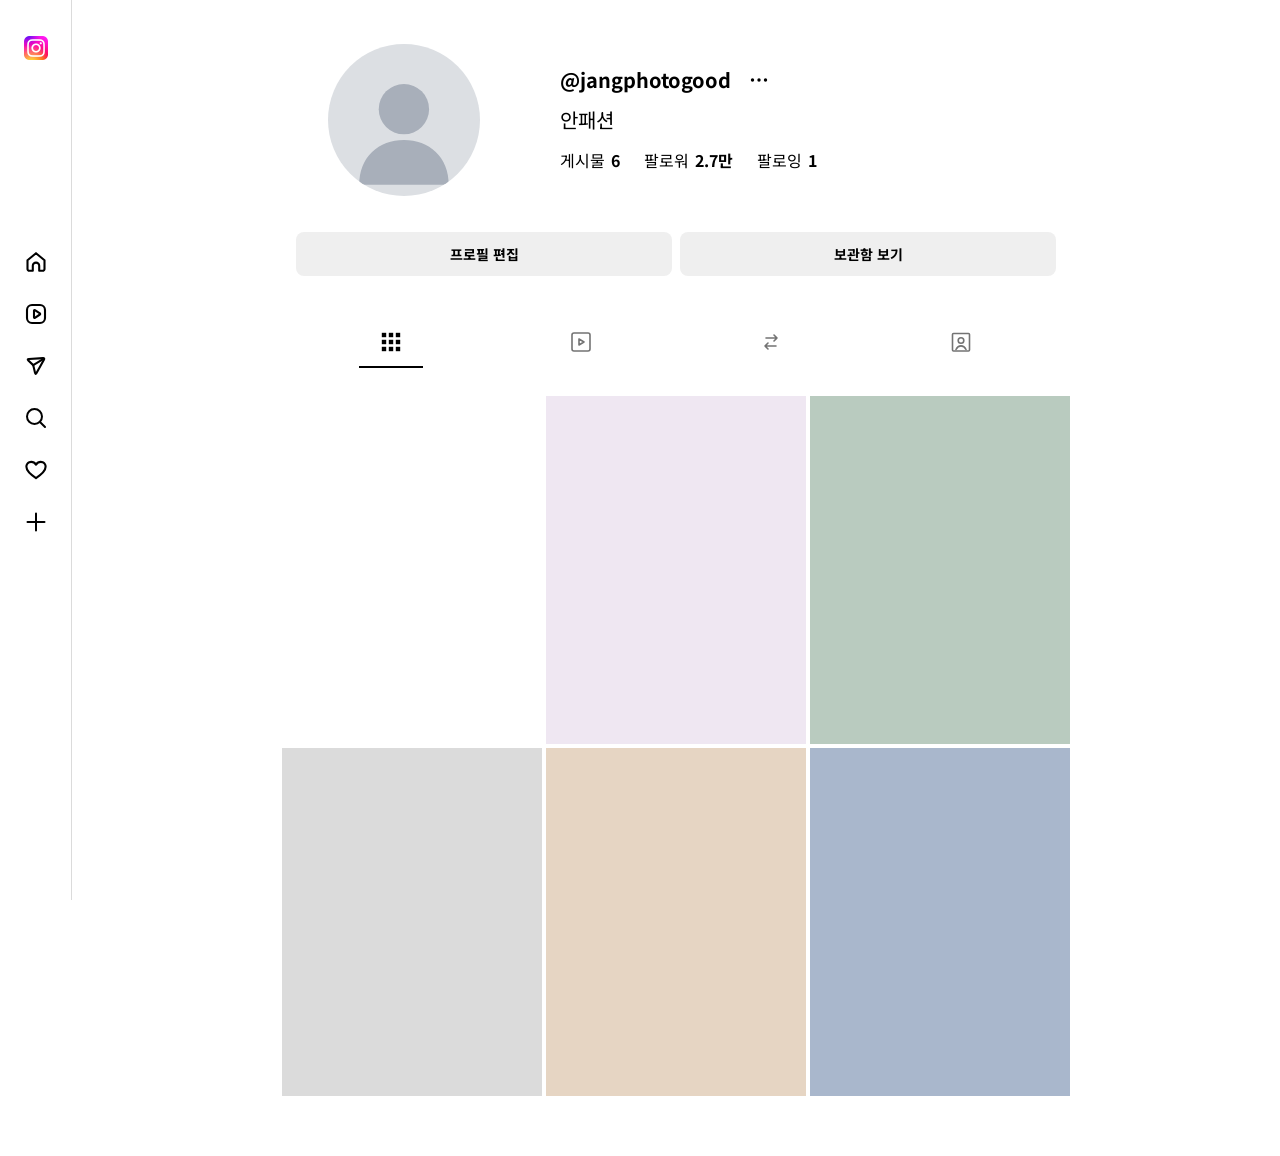
==== commit cf9cc696: "Use exported Figma SVGs for icons and polish empty-state - Sidebar icons now use the SVGs exported s" ====
--- a/index.html
+++ b/index.html
@@ -7,7 +7,7 @@
   <link rel="preconnect" href="https://fonts.googleapis.com" />
   <link rel="preconnect" href="https://fonts.gstatic.com" crossorigin />
   <link rel="stylesheet" href="https://fonts.googleapis.com/css2?family=Noto+Sans+KR:wght@400;500;700&display=swap" />
-  <link rel="stylesheet" href="style.css?v=20" />
+  <link rel="stylesheet" href="style.css?v=29" />
 </head>
 <body>
   <aside class="side-nav" aria-label="메인 메뉴">
@@ -16,37 +16,12 @@
     </a>
 
     <nav class="nav-icons">
-      <a href="#" class="nav-item" aria-label="홈">
-        <svg viewBox="0 0 24 24" aria-hidden="true"><path d="M3 10.5 12 3l9 7.5V21a1 1 0 0 1-1 1h-5v-7h-6v7H4a1 1 0 0 1-1-1V10.5Z" fill="none" stroke="currentColor" stroke-width="1.6" stroke-linejoin="round"/></svg>
-      </a>
-      <a href="#" class="nav-item" aria-label="릴스">
-        <svg viewBox="0 0 24 24" aria-hidden="true">
-          <rect x="3" y="3" width="18" height="18" rx="4" fill="none" stroke="currentColor" stroke-width="1.6"/>
-          <path d="M10 9v6l5-3-5-3Z" fill="none" stroke="currentColor" stroke-width="1.6" stroke-linejoin="round"/>
-        </svg>
-      </a>
-      <a href="dm.html" class="nav-item" aria-label="메시지">
-        <svg viewBox="0 0 24 24" aria-hidden="true">
-          <path d="M21.5 3 2.5 10.5l7 2.5 2.5 7L21.5 3Z" fill="none" stroke="currentColor" stroke-width="1.6" stroke-linejoin="round"/>
-          <path d="m9.5 13 4-4" fill="none" stroke="currentColor" stroke-width="1.6" stroke-linecap="round"/>
-        </svg>
-      </a>
-      <a href="#" class="nav-item" aria-label="검색">
-        <svg viewBox="0 0 24 24" aria-hidden="true">
-          <circle cx="11" cy="11" r="7" fill="none" stroke="currentColor" stroke-width="1.6"/>
-          <path d="m16.5 16.5 4 4" fill="none" stroke="currentColor" stroke-width="1.6" stroke-linecap="round"/>
-        </svg>
-      </a>
-      <a href="#" class="nav-item" aria-label="알림">
-        <svg viewBox="0 0 24 24" aria-hidden="true">
-          <path d="M12 20s-7-4.35-7-10a4.5 4.5 0 0 1 7-3.72A4.5 4.5 0 0 1 19 10c0 5.65-7 10-7 10Z" fill="none" stroke="currentColor" stroke-width="1.6" stroke-linejoin="round"/>
-        </svg>
-      </a>
-      <a href="#" class="nav-item" aria-label="만들기">
-        <svg viewBox="0 0 24 24" aria-hidden="true">
-          <path d="M12 4v16M4 12h16" stroke="currentColor" stroke-width="1.6" stroke-linecap="round"/>
-        </svg>
-      </a>
+      <a href="#" class="nav-item" aria-label="홈"><img src="assets/icons/home.svg" alt="" width="24" height="24" /></a>
+      <a href="#" class="nav-item" aria-label="릴스"><img src="assets/icons/reels.svg" alt="" width="24" height="24" /></a>
+      <a href="dm.html" class="nav-item" aria-label="메시지"><img src="assets/icons/message.svg" alt="" width="24" height="24" /></a>
+      <a href="#" class="nav-item" aria-label="검색"><img src="assets/icons/search.svg" alt="" width="24" height="24" /></a>
+      <a href="#" class="nav-item" aria-label="알림"><img src="assets/icons/heart.svg" alt="" width="24" height="24" /></a>
+      <a href="#" class="nav-item" aria-label="만들기"><img src="assets/icons/create.svg" alt="" width="24" height="24" /></a>
     </nav>
   </aside>
 
@@ -192,7 +167,7 @@
             <span class="action-count" id="count-comments"></span>
           </button>
           <button class="action-btn" aria-label="공유">
-            <svg viewBox="0 0 24 24" aria-hidden="true"><path d="M3 11 21 3l-7 18-3-8-8-2Z" fill="none" stroke="currentColor" stroke-width="1.8" stroke-linejoin="round"/></svg>
+            <img src="assets/icons/message.svg" alt="" width="24" height="24" />
             <span class="action-count" id="count-shares"></span>
           </button>
         </div>
--- a/style.css
+++ b/style.css
@@ -65,7 +65,8 @@
   display: flex;
   flex-direction: column;
   align-items: center;
-  gap: 24px;
+  gap: 28px;
+  margin-top: 150px;
 }
 
 .nav-item {
@@ -76,6 +77,7 @@
   transition: opacity .15s;
 }
 .nav-item svg { width: 100%; height: 100%; }
+.nav-item img { display: block; width: 100%; height: 100%; }
 .nav-item:hover { opacity: .55; }
 
 /* ---------- Content column (centered in viewport remainder) ---------- */
@@ -208,8 +210,7 @@
   display: flex;
   justify-content: space-between;
   width: var(--content-w);
-  margin-top: 56px;
-  border-top: 1px solid var(--border);
+  margin-top: 40px;
 }
 
 .tab {
@@ -498,6 +499,7 @@
   min-width: 0;
   display: flex;
   flex-direction: column;
+  border-left: 1px solid var(--soft-border);
 }
 
 .side-header {
@@ -587,7 +589,8 @@
   gap: 4px;
   font: inherit;
 }
-.action-btn svg { width: 24px; height: 24px; }
+.action-btn svg,
+.action-btn img { width: 24px; height: 24px; display: block; }
 .action-count {
   font-size: 14px;
   font-weight: 400;
@@ -752,9 +755,11 @@
   color: #000;
   margin-bottom: 8px;
 }
-.dm-empty-ring svg {
+.dm-empty-ring svg,
+.dm-empty-ring img {
   width: 48px;
   height: 48px;
+  display: block;
 }
 .dm-empty-title {
   margin: 0;
@@ -769,8 +774,9 @@
 }
 .dm-send-btn {
   margin-top: 8px;
-  padding: 0 20px;
+  width: 124px;
   height: 36px;
+  padding: 0;
   background: #4552e8;
   border: 0;
   border-radius: 8px;
@@ -795,7 +801,7 @@
 
 :root {
   --bubble-in: #efefef;
-  --bubble-out: #8e5cf8;      /* solid purple sent bubble */
+  --bubble-out: #7438F2;      /* solid purple sent bubble */
   --bubble-out-text: #ffffff;
 }
 
@@ -878,7 +884,7 @@
 .bubble {
   max-width: 420px;
   padding: 10px 16px;
-  border-radius: 22px;
+  border-radius: 12px;
   font-size: 15px;
   line-height: 1.35;
   white-space: pre-wrap;
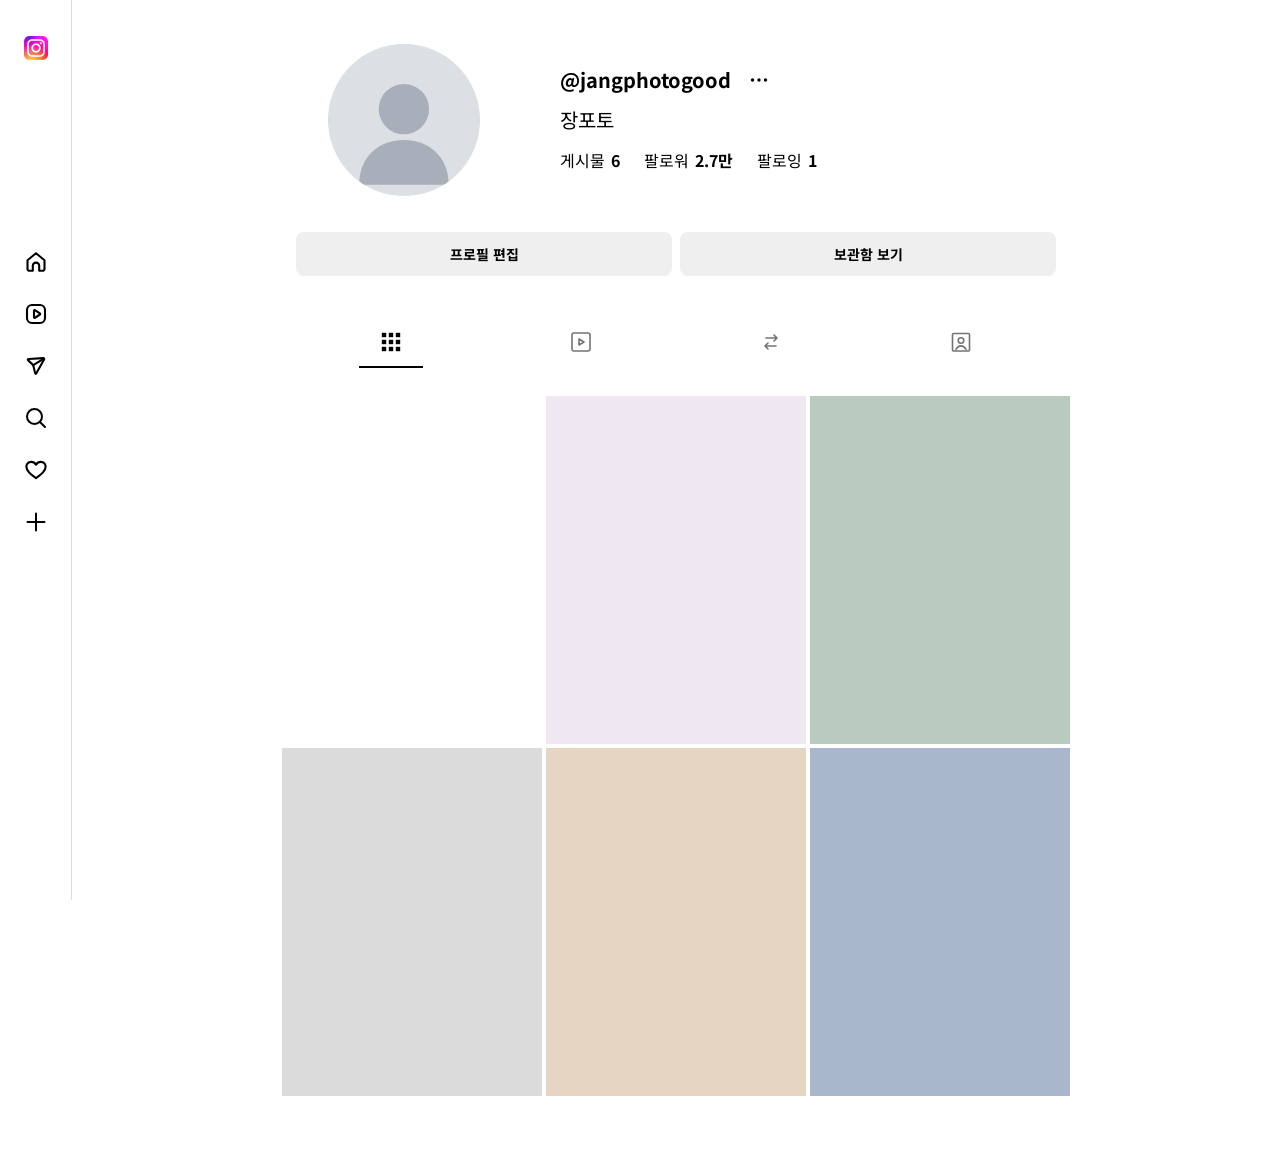
==== commit b0e76079: "Rename profile display name to 장포토 Co-Authored-By: Claude Opus 4.7 (1M context) <noreply@anthropic.c" ====
--- a/index.html
+++ b/index.html
@@ -44,7 +44,7 @@
             </svg>
           </button>
         </div>
-        <p class="name">안패션</p>
+        <p class="name">장포토</p>
         <ul class="stats">
           <li>게시물 <b>6</b></li>
           <li>팔로워 <b>2.7만</b></li>
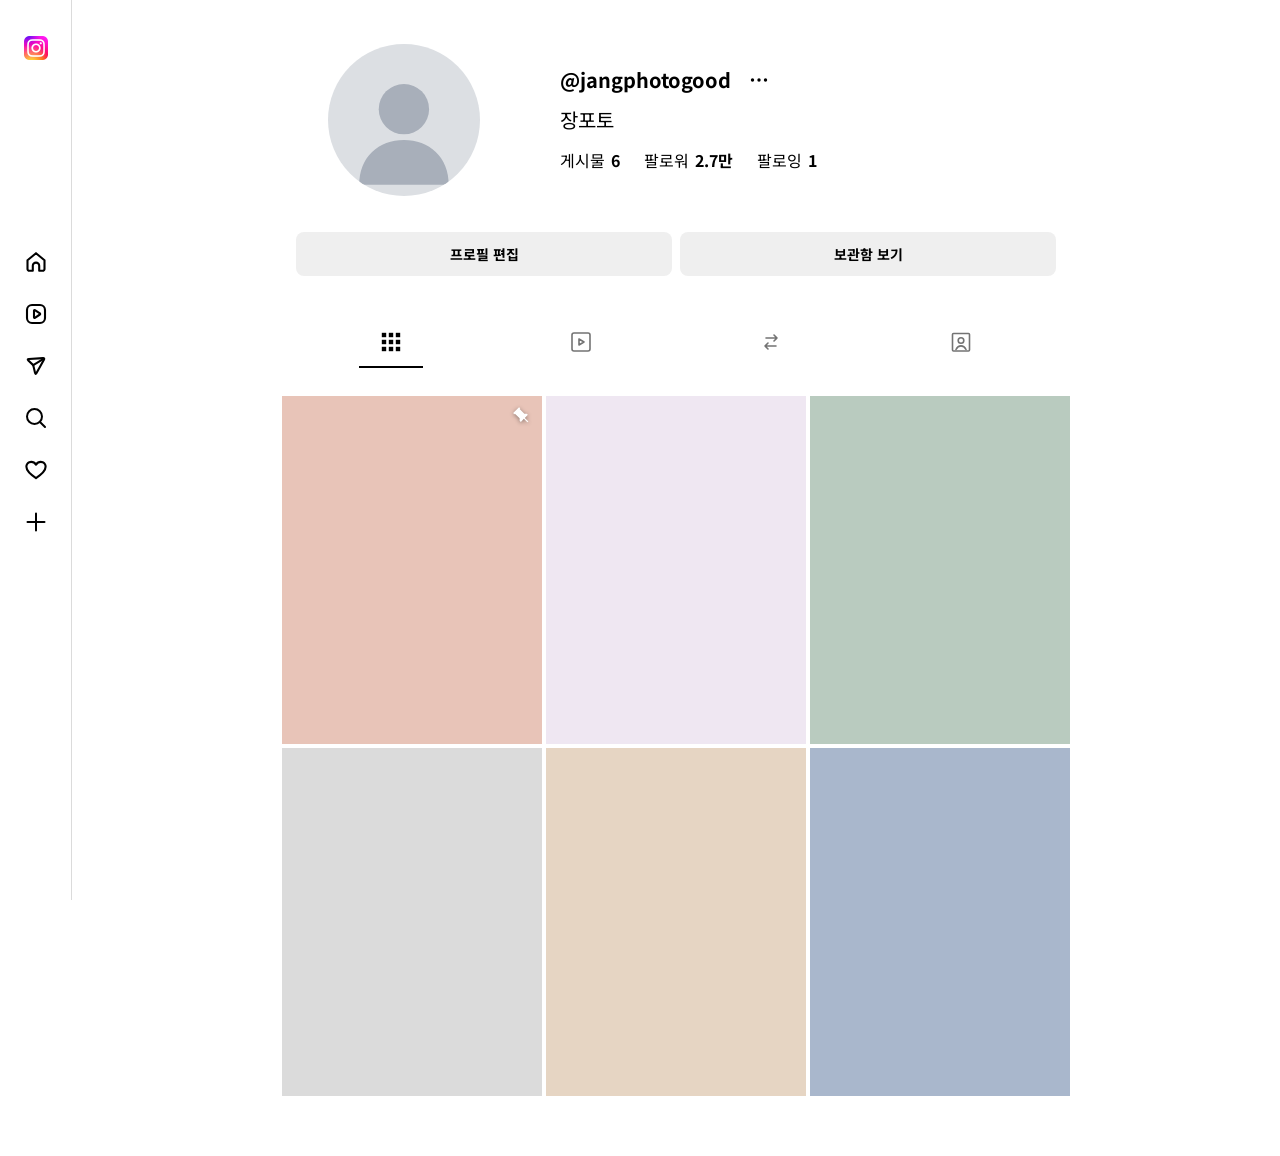
==== commit 7ff214d3: "Mark first grid tile as pinned with color background and pin icon Follows the 장포토 태블릿 spec: the late" ====
--- a/index.html
+++ b/index.html
@@ -7,7 +7,7 @@
   <link rel="preconnect" href="https://fonts.googleapis.com" />
   <link rel="preconnect" href="https://fonts.gstatic.com" crossorigin />
   <link rel="stylesheet" href="https://fonts.googleapis.com/css2?family=Noto+Sans+KR:wght@400;500;700&display=swap" />
-  <link rel="stylesheet" href="style.css?v=29" />
+  <link rel="stylesheet" href="style.css?v=31" />
 </head>
 <body>
   <aside class="side-nav" aria-label="메인 메뉴">
@@ -195,6 +195,6 @@
     </button>
   </div>
 
-  <script src="app.js?v=22"></script>
+  <script src="app.js?v=24"></script>
 </body>
 </html>
--- a/style.css
+++ b/style.css
@@ -268,6 +268,8 @@
 }
 .tile--empty { cursor: default; }
 .tile--empty:hover::after { content: none; }
+.tile:disabled { cursor: default; }
+.tile:disabled:hover::after { content: none; }
 .tile .pin, .tile .multi {
   position: absolute;
   top: 10px;
@@ -277,7 +279,7 @@
   filter: drop-shadow(0 1px 2px rgba(0,0,0,.4));
   pointer-events: none;
 }
-.tile .pin { left: 10px; }
+.tile .pin { right: 10px; }
 .tile .multi { right: 10px; }
 .tile svg { width: 100%; height: 100%; display: block; }
 
@@ -692,7 +694,8 @@
   height: 24px;
   display: inline-flex;
 }
-.dm-icon-btn svg { width: 100%; height: 100%; }
+.dm-icon-btn svg,
+.dm-icon-btn img { width: 100%; height: 100%; display: block; }
 
 .dm-section-title {
   margin: 0;
